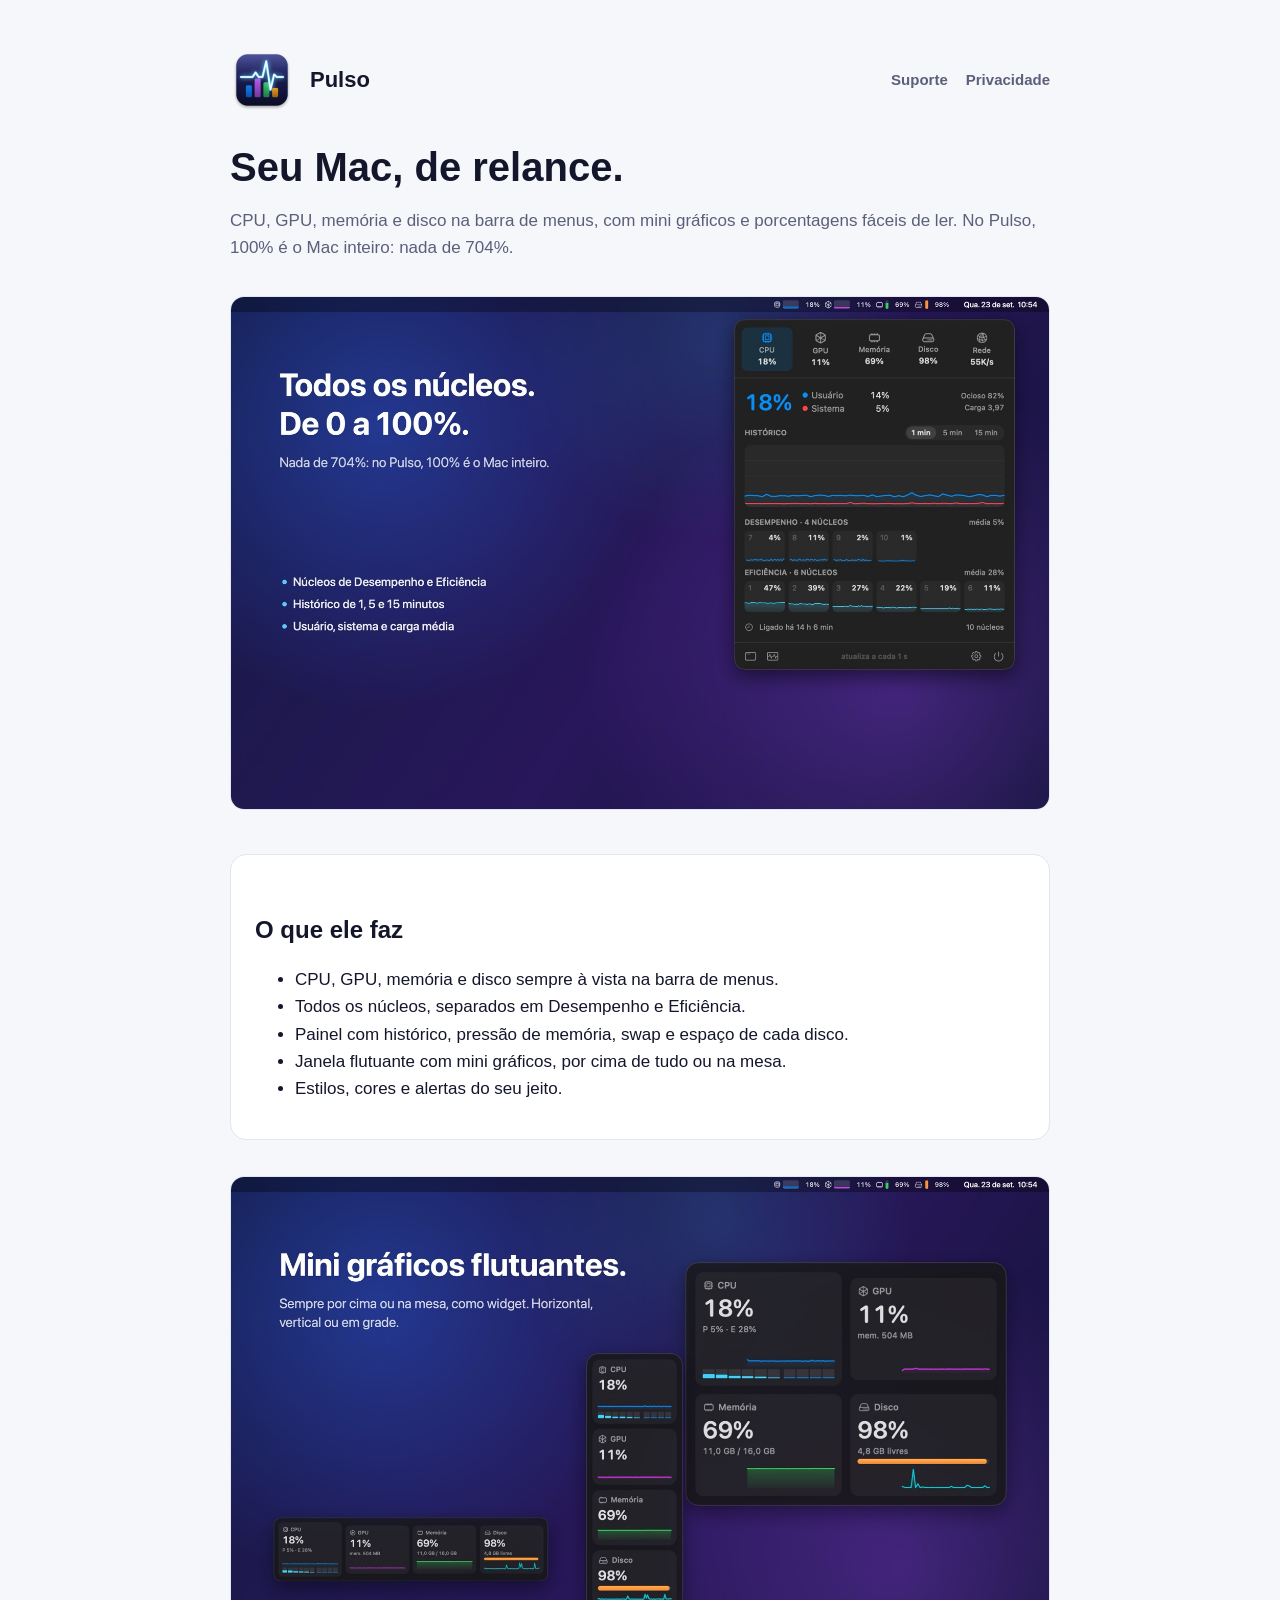
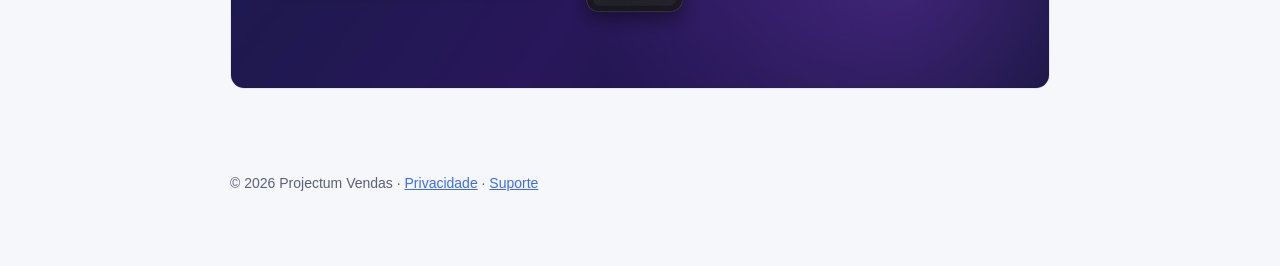
==== index.html @ 291da504 "Site: index.html" ====
<!doctype html>
<html lang="pt-BR">
<head>
<meta charset="utf-8">
<meta name="viewport" content="width=device-width, initial-scale=1">
<title>Pulso: CPU, GPU, memória e disco na barra de menus</title>
<meta name="description" content="O Pulso mostra CPU, GPU, memória e disco do Mac na barra de menus, com mini gráficos, todos os núcleos e uma janela flutuante.">
<link rel="stylesheet" href="estilo.css">
<link rel="icon" href="img/icone.png">
</head>
<body>
<main>
  <header>
    <img src="img/icone.png" alt="">
    <a href="./">Pulso</a>
    <nav><a href="suporte/">Suporte</a><a href="privacidade/">Privacidade</a></nav>
  </header>
  <h1>Seu Mac, de relance.</h1>
  <p class="suave">CPU, GPU, memória e disco na barra de menus, com mini gráficos e porcentagens fáceis de ler. No Pulso, 100% é o Mac inteiro: nada de 704%.</p>
  <img class="captura" src="img/nucleos.jpg" alt="Painel do Pulso com todos os núcleos de CPU">
  <div class="cartao">
    <h2>O que ele faz</h2>
    <ul>
      <li>CPU, GPU, memória e disco sempre à vista na barra de menus.</li>
      <li>Todos os núcleos, separados em Desempenho e Eficiência.</li>
      <li>Painel com histórico, pressão de memória, swap e espaço de cada disco.</li>
      <li>Janela flutuante com mini gráficos, por cima de tudo ou na mesa.</li>
      <li>Estilos, cores e alertas do seu jeito.</li>
    </ul>
  </div>
  <img class="captura" src="img/flutuante.jpg" alt="Janela flutuante do Pulso com mini gráficos">
  <footer>© 2026 Projectum Vendas · <a href="privacidade/">Privacidade</a> · <a href="suporte/">Suporte</a></footer>
</main>
</body>
</html>
---- estilo.css ----
:root { --fundo: #f6f7fb; --texto: #14162b; --suave: #5b5f7a; --cartao: #ffffff; --borda: #e3e5f0; --destaque: #3b6cff; }
@media (prefers-color-scheme: dark) {
  :root { --fundo: #0f1124; --texto: #eef0ff; --suave: #a4a8c8; --cartao: #181b36; --borda: #2a2e52; --destaque: #7c9bff; }
}
* { box-sizing: border-box; }
body { margin: 0; background: var(--fundo); color: var(--texto); font: 17px/1.6 -apple-system, BlinkMacSystemFont, "SF Pro Text", "Helvetica Neue", Arial, sans-serif; }
main { max-width: 860px; margin: 0 auto; padding: 48px 20px 72px; }
header { display: flex; align-items: center; gap: 16px; margin-bottom: 32px; }
header img { width: 64px; height: 64px; }
header a { color: inherit; text-decoration: none; font-weight: 700; font-size: 22px; }
nav { margin-left: auto; display: flex; gap: 18px; }
nav a { color: var(--suave); text-decoration: none; font-size: 15px; }
nav a:hover { color: var(--destaque); }
h1 { font-size: 40px; line-height: 1.15; margin: 8px 0 12px; }
h2 { font-size: 24px; margin: 36px 0 8px; }
p, li { color: var(--texto); }
.suave { color: var(--suave); }
.cartao { background: var(--cartao); border: 1px solid var(--borda); border-radius: 16px; padding: 20px 24px; margin: 18px 0; }
.captura { width: 100%; border-radius: 14px; border: 1px solid var(--borda); margin: 18px 0; }
a { color: var(--destaque); }
footer { margin-top: 56px; font-size: 14px; color: var(--suave); }
details { background: var(--cartao); border: 1px solid var(--borda); border-radius: 12px; padding: 12px 18px; margin: 10px 0; }
summary { font-weight: 600; cursor: pointer; }
@media (max-width: 560px) { nav { display: none; } h1 { font-size: 32px; } }
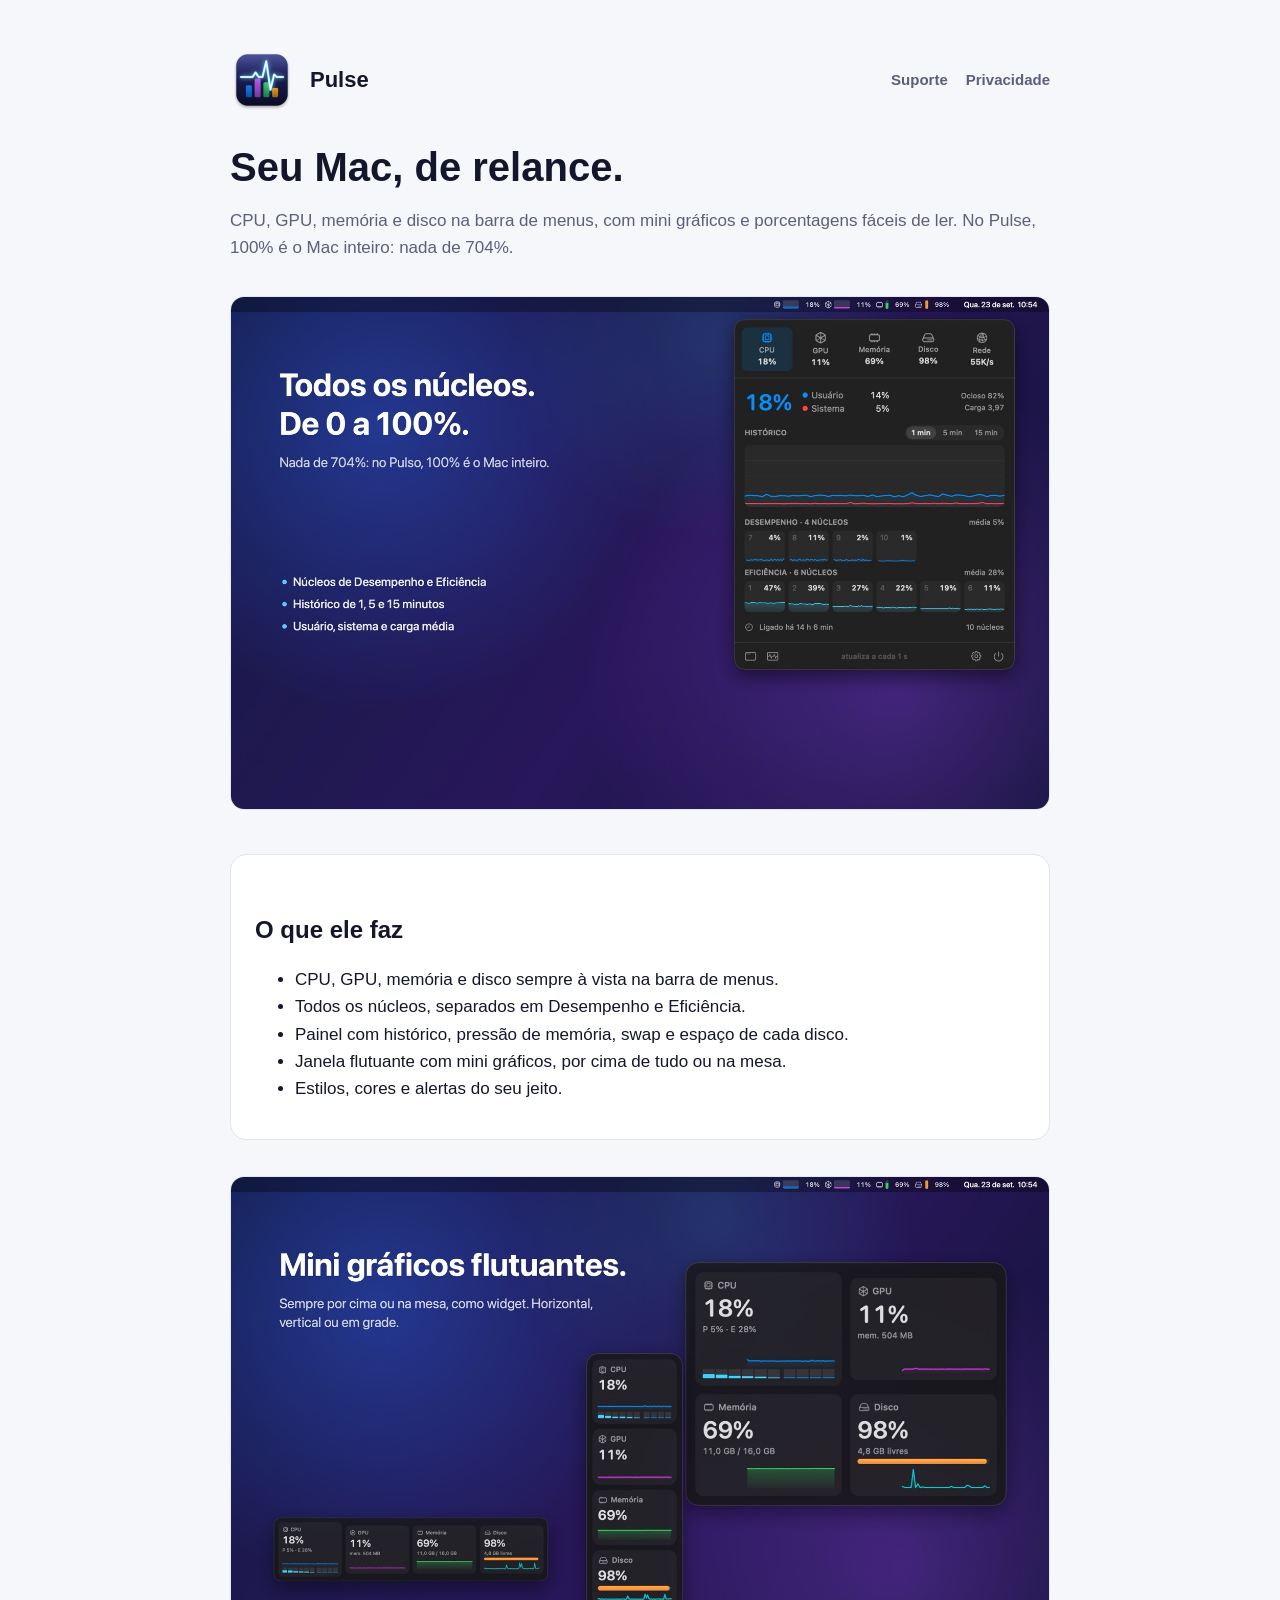
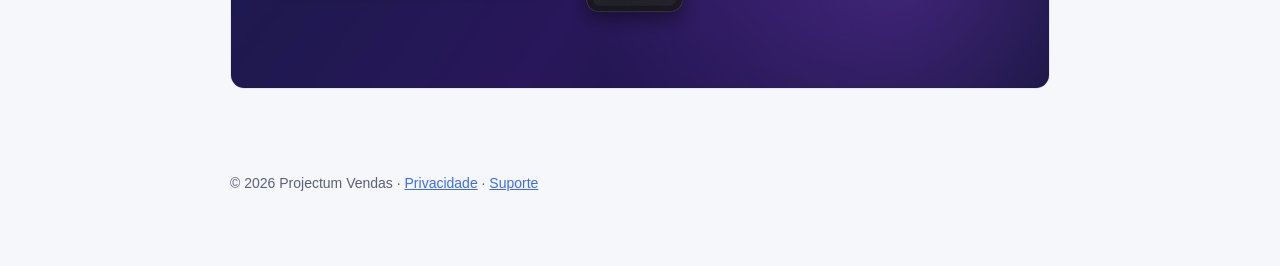
==== commit 067ed952: "Site: index.html" ====
--- a/index.html
+++ b/index.html
@@ -3,8 +3,8 @@
 <head>
 <meta charset="utf-8">
 <meta name="viewport" content="width=device-width, initial-scale=1">
-<title>Pulso: CPU, GPU, memória e disco na barra de menus</title>
-<meta name="description" content="O Pulso mostra CPU, GPU, memória e disco do Mac na barra de menus, com mini gráficos, todos os núcleos e uma janela flutuante.">
+<title>Pulse: CPU, GPU, memória e disco na barra de menus</title>
+<meta name="description" content="O Pulse mostra CPU, GPU, memória e disco do Mac na barra de menus, com mini gráficos, todos os núcleos e uma janela flutuante.">
 <link rel="stylesheet" href="estilo.css">
 <link rel="icon" href="img/icone.png">
 </head>
@@ -12,12 +12,12 @@
 <main>
   <header>
     <img src="img/icone.png" alt="">
-    <a href="./">Pulso</a>
+    <a href="./">Pulse</a>
     <nav><a href="suporte/">Suporte</a><a href="privacidade/">Privacidade</a></nav>
   </header>
   <h1>Seu Mac, de relance.</h1>
-  <p class="suave">CPU, GPU, memória e disco na barra de menus, com mini gráficos e porcentagens fáceis de ler. No Pulso, 100% é o Mac inteiro: nada de 704%.</p>
-  <img class="captura" src="img/nucleos.jpg" alt="Painel do Pulso com todos os núcleos de CPU">
+  <p class="suave">CPU, GPU, memória e disco na barra de menus, com mini gráficos e porcentagens fáceis de ler. No Pulse, 100% é o Mac inteiro: nada de 704%.</p>
+  <img class="captura" src="img/nucleos.jpg" alt="Painel do Pulse com todos os núcleos de CPU">
   <div class="cartao">
     <h2>O que ele faz</h2>
     <ul>
@@ -28,7 +28,7 @@
       <li>Estilos, cores e alertas do seu jeito.</li>
     </ul>
   </div>
-  <img class="captura" src="img/flutuante.jpg" alt="Janela flutuante do Pulso com mini gráficos">
+  <img class="captura" src="img/flutuante.jpg" alt="Janela flutuante do Pulse com mini gráficos">
   <footer>© 2026 Projectum Vendas · <a href="privacidade/">Privacidade</a> · <a href="suporte/">Suporte</a></footer>
 </main>
 </body>
